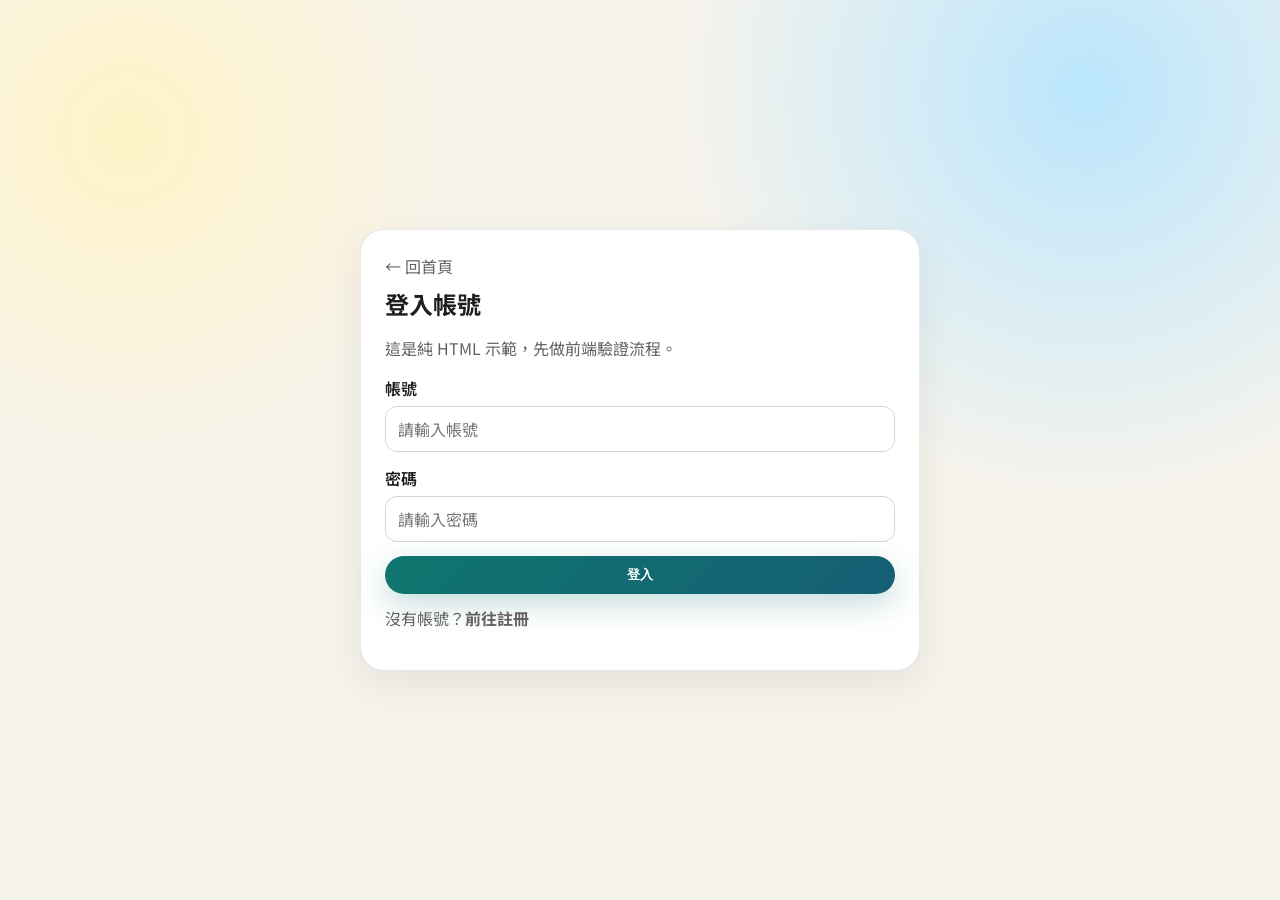
==== frontend/login.html @ 08059966 "first commit" ====
<!doctype html>
<html lang="zh-Hant">
  <head>
    <meta charset="UTF-8" />
    <meta name="viewport" content="width=device-width, initial-scale=1.0" />
    <title>登入 | 社團表單系統</title>
    <link rel="preconnect" href="https://fonts.googleapis.com" />
    <link rel="preconnect" href="https://fonts.gstatic.com" crossorigin />
    <link
      href="https://fonts.googleapis.com/css2?family=IBM+Plex+Sans+Thai:wght@500;700&family=Noto+Sans+TC:wght@400;500;700;900&display=swap"
      rel="stylesheet"
    />
    <link rel="stylesheet" href="assets/css/app.css" />
  </head>
  <body>
    <main class="form-page">
      <section class="form-card fade-up">
        <a href="index.html" class="muted">← 回首頁</a>
        <h2>登入帳號</h2>
        <p class="muted">這是純 HTML 示範，先做前端驗證流程。</p>

        <form id="loginForm">
          <div data-role="result"></div>
          <div class="field">
            <label for="username">帳號</label>
            <input
              id="username"
              name="username"
              required
              placeholder="請輸入帳號"
            />
            <div class="error"></div>
          </div>
          <div class="field">
            <label for="password">密碼</label>
            <input
              id="password"
              name="password"
              type="password"
              required
              placeholder="請輸入密碼"
            />
            <div class="error"></div>
          </div>
          <button class="btn btn-primary" style="width: 100%" type="submit">
            登入
          </button>
        </form>

        <p class="muted" style="margin-top: 12px">
          沒有帳號？<a href="register.html"><strong>前往註冊</strong></a>
        </p>
      </section>
    </main>
    <script src="assets/js/app.js"></script>
  </body>
</html>
---- frontend/assets/css/app.css ----
:root {
  --bg: #f6f3ec;
  --ink: #1f1f1f;
  --muted: #626262;
  --brand: #0f766e;
  --brand-2: #155e75;
  --accent: #eab308;
  --surface: #ffffff;
  --line: #e5e7eb;
  --danger: #b91c1c;
  --ok: #166534;
}

* {
  box-sizing: border-box;
}

html,
body {
  margin: 0;
  padding: 0;
  font-family: "Noto Sans TC", "PingFang TC", sans-serif;
  color: var(--ink);
  background:
    radial-gradient(circle at 10% 15%, #fef3c7 0%, transparent 25%),
    radial-gradient(circle at 85% 10%, #bae6fd 0%, transparent 30%), var(--bg);
}

a {
  color: inherit;
  text-decoration: none;
}

.container {
  width: min(1100px, 92%);
  margin: 0 auto;
}

.topbar {
  position: sticky;
  top: 0;
  z-index: 40;
  backdrop-filter: blur(10px);
  background: rgba(255, 255, 255, 0.78);
  border-bottom: 1px solid var(--line);
}

.nav {
  display: flex;
  align-items: center;
  justify-content: space-between;
  min-height: 70px;
  gap: 12px;
}

.brand {
  font-family: "IBM Plex Sans Thai", "Noto Sans TC", sans-serif;
  font-weight: 700;
  letter-spacing: 0.5px;
  font-size: 1.05rem;
}

.menu {
  display: flex;
  align-items: center;
  gap: 10px;
  flex-wrap: wrap;
}

.link-btn,
.btn {
  border: 1px solid var(--line);
  border-radius: 999px;
  padding: 10px 16px;
  font-weight: 600;
  display: inline-flex;
  align-items: center;
  justify-content: center;
  transition:
    transform 0.18s ease,
    box-shadow 0.18s ease;
}

.btn-primary {
  background: linear-gradient(135deg, var(--brand), var(--brand-2));
  color: #fff;
  border: none;
  box-shadow: 0 10px 30px rgba(15, 118, 110, 0.25);
}

.btn-ghost {
  background: #fff;
}

.link-btn:hover,
.btn:hover {
  transform: translateY(-1px);
}

.hero {
  padding: 56px 0 30px;
}

.hero-grid {
  display: grid;
  grid-template-columns: 1.2fr 0.8fr;
  gap: 24px;
}

.hero-card,
.panel,
.form-card {
  background: var(--surface);
  border: 1px solid var(--line);
  border-radius: 24px;
  padding: 24px;
  box-shadow: 0 14px 40px rgba(20, 20, 20, 0.07);
}

.badge {
  display: inline-block;
  background: #ccfbf1;
  color: #0f766e;
  border-radius: 999px;
  padding: 6px 12px;
  font-size: 0.8rem;
  font-weight: 700;
}

h1,
h2,
h3,
h4 {
  margin: 10px 0;
  line-height: 1.3;
}

h1 {
  font-size: clamp(1.8rem, 4.2vw, 2.7rem);
}

.muted {
  color: var(--muted);
}

.stats {
  display: grid;
  gap: 14px;
}

.stat {
  background: #f8fafc;
  border: 1px solid #e2e8f0;
  border-radius: 16px;
  padding: 14px 16px;
}

.stat strong {
  font-size: 1.4rem;
}

.section {
  padding: 8px 0 40px;
}

.card-grid {
  display: grid;
  grid-template-columns: repeat(2, minmax(0, 1fr));
  gap: 16px;
}

.form-preview h3 {
  margin-top: 0;
}

.meta {
  font-size: 0.9rem;
  color: var(--muted);
}

.pill {
  display: inline-block;
  border-radius: 999px;
  background: #fef9c3;
  padding: 4px 9px;
  font-size: 0.78rem;
  font-weight: 700;
}

.footer {
  padding: 30px 0 46px;
  color: var(--muted);
  text-align: center;
}

.form-page {
  min-height: 100vh;
  display: grid;
  place-items: center;
  padding: 24px;
}

.form-card {
  width: min(560px, 100%);
}

.field {
  margin-bottom: 14px;
}

label {
  display: block;
  margin-bottom: 6px;
  font-weight: 600;
}

input,
select,
textarea {
  width: 100%;
  border: 1px solid #d1d5db;
  border-radius: 12px;
  padding: 10px 12px;
  font: inherit;
  outline: none;
  background: #fff;
}

input:focus,
select:focus,
textarea:focus {
  border-color: #0891b2;
  box-shadow: 0 0 0 3px rgba(8, 145, 178, 0.14);
}

.error {
  margin-top: 6px;
  color: var(--danger);
  font-size: 0.86rem;
}

.alert {
  border-radius: 12px;
  padding: 10px 12px;
  margin-bottom: 12px;
}

.alert-ok {
  background: #dcfce7;
  color: var(--ok);
}

.alert-err {
  background: #fee2e2;
  color: var(--danger);
}

.option-line {
  display: flex;
  align-items: center;
  gap: 8px;
  margin-bottom: 8px;
}

.question {
  border: 1px solid var(--line);
  border-radius: 14px;
  padding: 14px;
  margin-bottom: 14px;
}

.question-title {
  font-weight: 700;
  margin-bottom: 10px;
}

.fade-up {
  opacity: 0;
  transform: translateY(8px);
  animation: rise 0.45s ease forwards;
}

@keyframes rise {
  to {
    opacity: 1;
    transform: translateY(0);
  }
}

@media (max-width: 900px) {
  .hero-grid {
    grid-template-columns: 1fr;
  }

  .card-grid {
    grid-template-columns: 1fr;
  }
}
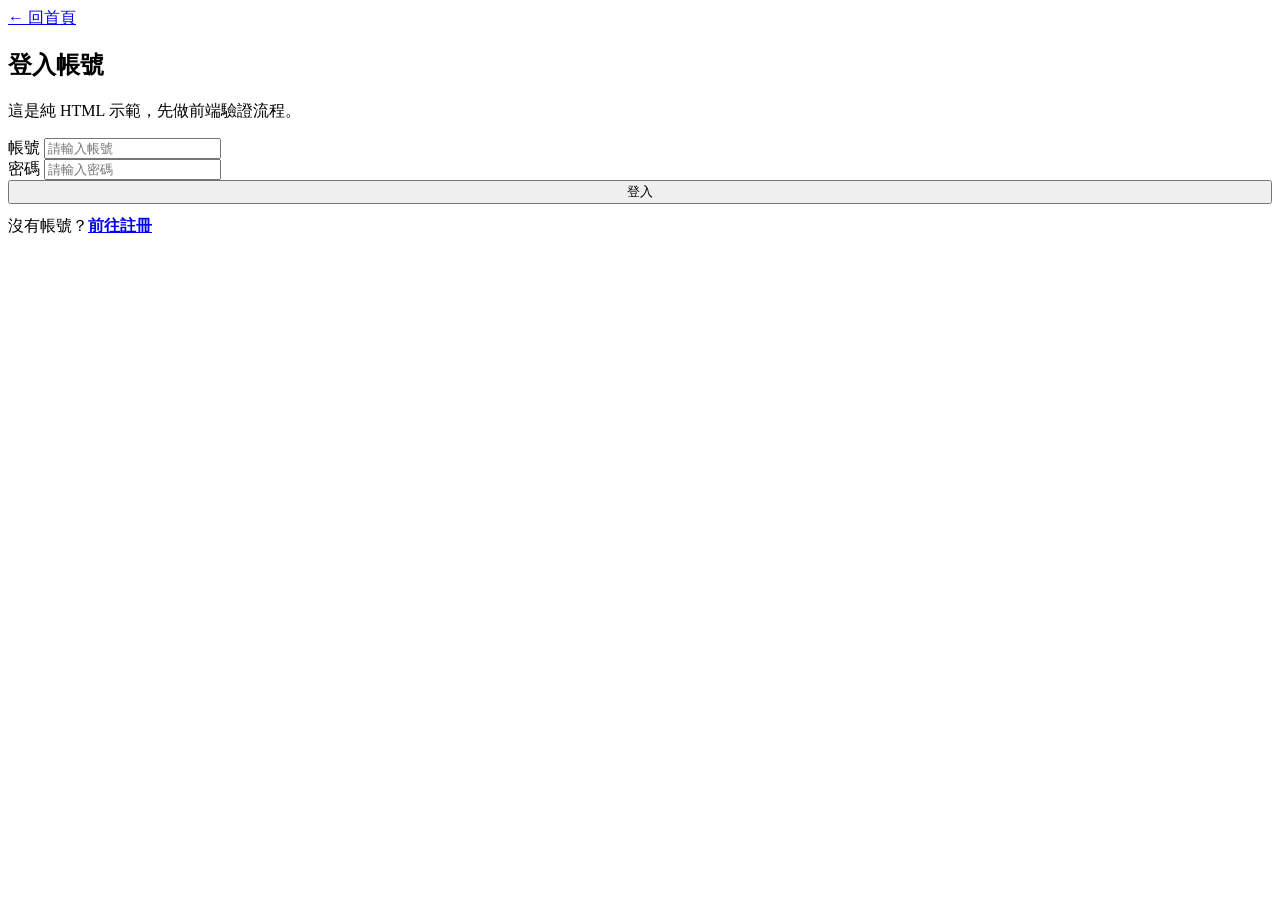
==== commit 31570f84: "完了 被 新版的搞了一下 最後變成重寫了 codex 好用多了" ====
--- a/frontend/login.html
+++ b/frontend/login.html
@@ -10,7 +10,7 @@
       href="https://fonts.googleapis.com/css2?family=IBM+Plex+Sans+Thai:wght@500;700&family=Noto+Sans+TC:wght@400;500;700;900&display=swap"
       rel="stylesheet"
     />
-    <link rel="stylesheet" href="assets/css/app.css" />
+    <link rel="stylesheet" href="/group_41/css/app.css" />
   </head>
   <body>
     <main class="form-page">
@@ -52,6 +52,6 @@
         </p>
       </section>
     </main>
-    <script src="assets/js/app.js"></script>
+    <script src="/group_41/js/app.js"></script>
   </body>
 </html>
